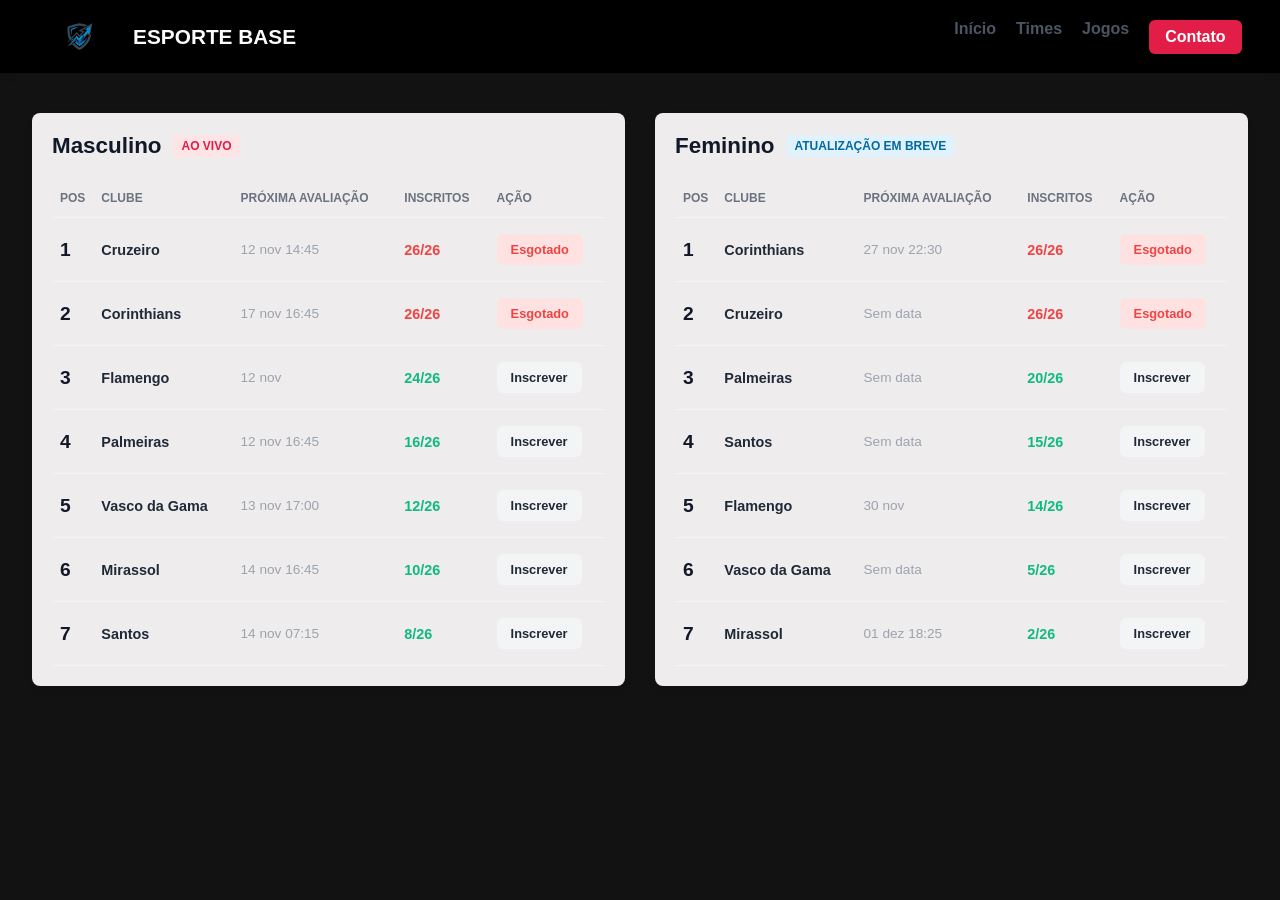
==== index.html @ 15e337ff "Add files via upload" ====
<!DOCTYPE html>
<html lang="pt-BR">
<head>
    <meta charset="UTF-8">
    <meta name="viewport" content="width=device-width, initial-scale=1.0">
    <title>Esporte Base - Painel de Peneiras</title>
    <link rel="stylesheet" href="style.css">
</head>
<body>

    <header class="navbar">
        <div class="container">
            <a href="#" class="logo-container">
                <img src="download.png" alt="Logo Esporte Base" class="logo-img">
                <span class="logo-texto">Esporte Base</span>
            </a>
            
            <nav class="menu">
                <a href="#inicio" class="menu-link">Início</a>
                <a href="#time" class="menu-link">Times</a>
                <a href="#jogos" class="menu-link">Jogos</a>
                <a href="#contato" class="menu-link botao-contato">Contato</a>
            </nav>
        </div>
    </header>

    <main class="container-painel-tabelas">
        <section class="coluna-tabela">
            <div class="cabecalho-tabela">
                <h2>Masculino</h2>
                <span class="badge status-vivo">Ao vivo</span>
            </div>
            
            <div class="tabela-responsiva">
                <table>
                    <thead>
                        <tr>
                            <th>Pos</th>
                            <th>Clube</th>
                            <th>Próxima Avaliação</th>
                            <th>Inscritos</th>
                            <th>Ação</th>
                        </tr>
                    </thead>
                    <tbody id="lista-masculino"></tbody>
                </table>
            </div>
        </section>

        <section class="coluna-tabela">
            <div class="cabecalho-tabela">
                <h2>Feminino</h2>
                <span class="badge status-breve">Atualização em breve</span>
            </div>
            
            <div class="tabela-responsiva">
                <table>
                    <thead>
                        <tr>
                            <th>Pos</th>
                            <th>Clube</th>
                            <th>Próxima Avaliação</th>
                            <th>Inscritos</th>
                            <th>Ação</th>
                        </tr>
                    </thead>
                    <tbody id="lista-feminino"></tbody>
                </table>
            </div>
        </section>
    </main>

    <div id="modalPosicao" class="modal" style="display: none;">
        <div class="modal-conteudo">
            <h3>Finalizar Inscrição</h3>
            <p id="modal-texto-clube">Clube selecionado</p>
            
            <div class="campo-grupo">
                <label for="posicao-jogo">Selecione sua Posição</label>
                <select id="posicao-jogo">
                    <option value="goleiro">Goleiro</option>
                    <option value="zagueiro">Zagueiro</option>
                    <option value="lateral">Lateral</option>
                    <option value="volante">Volante</option>
                    <option value="meio-campo">Meio-Campo</option>
                    <option value="ponta">Ponta</option>
                    <option value="centroavante">Centroavante</option>
                </select>
            </div>
            
            <div class="modal-botoes">
                <button class="btn-cancelar" id="btn-cancelar-modal">Cancelar</button>
                <button class="btn-confirmar" id="btn-confirmar-modal">Confirmar Inscrição</button>
            </div>
        </div>
    </div>

    <!-- Importação do arquivo JavaScript -->
    <script src="script.js"></script>
</body>
</html>
---- style.css ----
* {
    margin: 0;
    padding: 0;
    box-sizing: border-box;
    font-family: 'Segoe UI', Tahoma, Geneva, Verdana, sans-serif;
}

body {
    background-color: #131212;
    color: #333333;
    min-height: 100vh;
}

.container {
    width: 94%;
    max-width: 1400px;
    margin: 0 auto;
}

.navbar {
    background-color: #000000;
    padding: 14px 0;
    position: sticky;
    top: 0;
    z-index: 1000;
    box-shadow: 0 2px 10px rgba(0, 0, 0, 0.05);
}

.navbar .container {
    display: flex;
    justify-content: space-between;
    align-items: center;
}

.logo-container {
    display: flex;
    align-items: center;
    text-decoration: none;
    gap: 12px;
}

.logo-img {
    height: 45px;
    width: auto;
}

.logo-texto {
    color: #fbfbfc;
    font-size: 1.3rem;
    font-weight: 800;
    text-transform: uppercase;
}

.menu {
    display: flex;
    gap: 20px;
}

.menu-link {
    color: #4b5563;
    text-decoration: none;
    font-weight: 600;
}

.botao-contato {
    background-color: #e11d48;
    color: #ffffff;
    padding: 8px 16px;
    border-radius: 6px;
}

.container-painel-tabelas {
    display: grid;
    grid-template-columns: 1fr 1fr;
    gap: 30px;
    width: 95%;
    max-width: 1400px;
    margin: 40px auto;
}

.coluna-tabela {
    background: #eeecec;
    border-radius: 8px;
    padding: 20px;
    box-shadow: 0 4px 12px rgba(0, 0, 0, 0.03);
}

.cabecalho-tabela {
    display: flex;
    align-items: center;
    gap: 12px;
    margin-bottom: 20px;
}

.cabecalho-tabela h2 {
    font-size: 1.4rem;
    font-weight: 700;
    color: #111827;
}

.badge {
    font-size: 0.75rem;
    font-weight: 700;
    padding: 4px 8px;
    border-radius: 4px;
    text-transform: uppercase;
}

.status-vivo {
    background-color: #ffe4e6;
    color: #e11d48;
}

.status-breve {
    background-color: #e0f2fe;
    color: #0369a1;
}

.tabela-responsiva {
    overflow-x: auto;
}

table {
    width: 100%;
    border-collapse: collapse;
    text-align: left;
}

th {
    color: #6b7280;
    font-size: 0.75rem;
    font-weight: 600;
    text-transform: uppercase;
    padding: 12px 8px;
    border-bottom: 1px solid #f3f4f6;
}

td {
    padding: 16px 8px;
    border-bottom: 1px solid #f3f4f6;
    font-size: 0.9rem;
    vertical-align: middle;
}

.col-pos {
    font-size: 1.2rem;
    font-weight: 700;
    color: #111827;
    width: 40px;
}

.col-clube strong {
    color: #1f2937;
    font-weight: 600;
}

.col-data {
    color: #9ca3af;
    font-size: 0.85rem;
}

.col-vagas {
    font-weight: 700;
}

.texto-vago {
    color: #10b981;
}

.texto-cheio {
    color: #ef4444;
}

.btn-tabela {
    border: none;
    padding: 8px 14px;
    font-size: 0.8rem;
    font-weight: 700;
    border-radius: 6px;
    cursor: pointer;
    transition: all 0.2s ease;
}

.btn-tabela.liberado {
    background-color: #f3f4f6;
    color: #1f2937;
}

.btn-tabela.liberado:hover {
    background-color: #e5e7eb;
}

.btn-tabela.bloqueado {
    background-color: #fee2e2;
    color: #ef4444;
    cursor: not-allowed;
}

.modal {
    position: fixed;
    top: 0;
    left: 0;
    width: 100vw;
    height: 100vh;
    background-color: rgba(0, 0, 0, 0.4);
    display: flex;
    justify-content: center;
    align-items: center;
    z-index: 2000;
}

.modal-conteudo {
    background-color: #ffffff;
    padding: 30px;
    border-radius: 12px;
    width: 90%;
    max-width: 400px;
    box-shadow: 0 10px 25px rgba(0, 0, 0, 0.1);
}

.modal-conteudo h3 {
    margin-bottom: 8px;
    color: #111827;
}

.modal-conteudo p {
    color: #6b7280;
    font-size: 0.9rem;
    margin-bottom: 20px;
}

.campo-grupo {
    margin-bottom: 20px;
}

.campo-grupo label {
    display: block;
    font-size: 0.8rem;
    font-weight: 700;
    margin-bottom: 6px;
    color: #4b5563;
}

.campo-grupo select {
    width: 100%;
    padding: 10px;
    border: 1px solid #d1d5db;
    border-radius: 6px;
}

.modal-botoes {
    display: flex;
    justify-content: flex-end;
    gap: 12px;
}

.btn-cancelar {
    background: none;
    border: 1px solid #d1d5db;
    padding: 10px 16px;
    border-radius: 6px;
    cursor: pointer;
}

.btn-confirmar {
    background-color: #e11d48;
    color: rgb(15, 15, 15);
    border: none;
    padding: 10px 16px;
    border-radius: 6px;
    cursor: pointer;
    font-weight: 600;
}

@media (max-width: 1024px) {
    .container-painel-tabelas {
        grid-template-columns: 1fr;
        gap: 20px;
    }
}
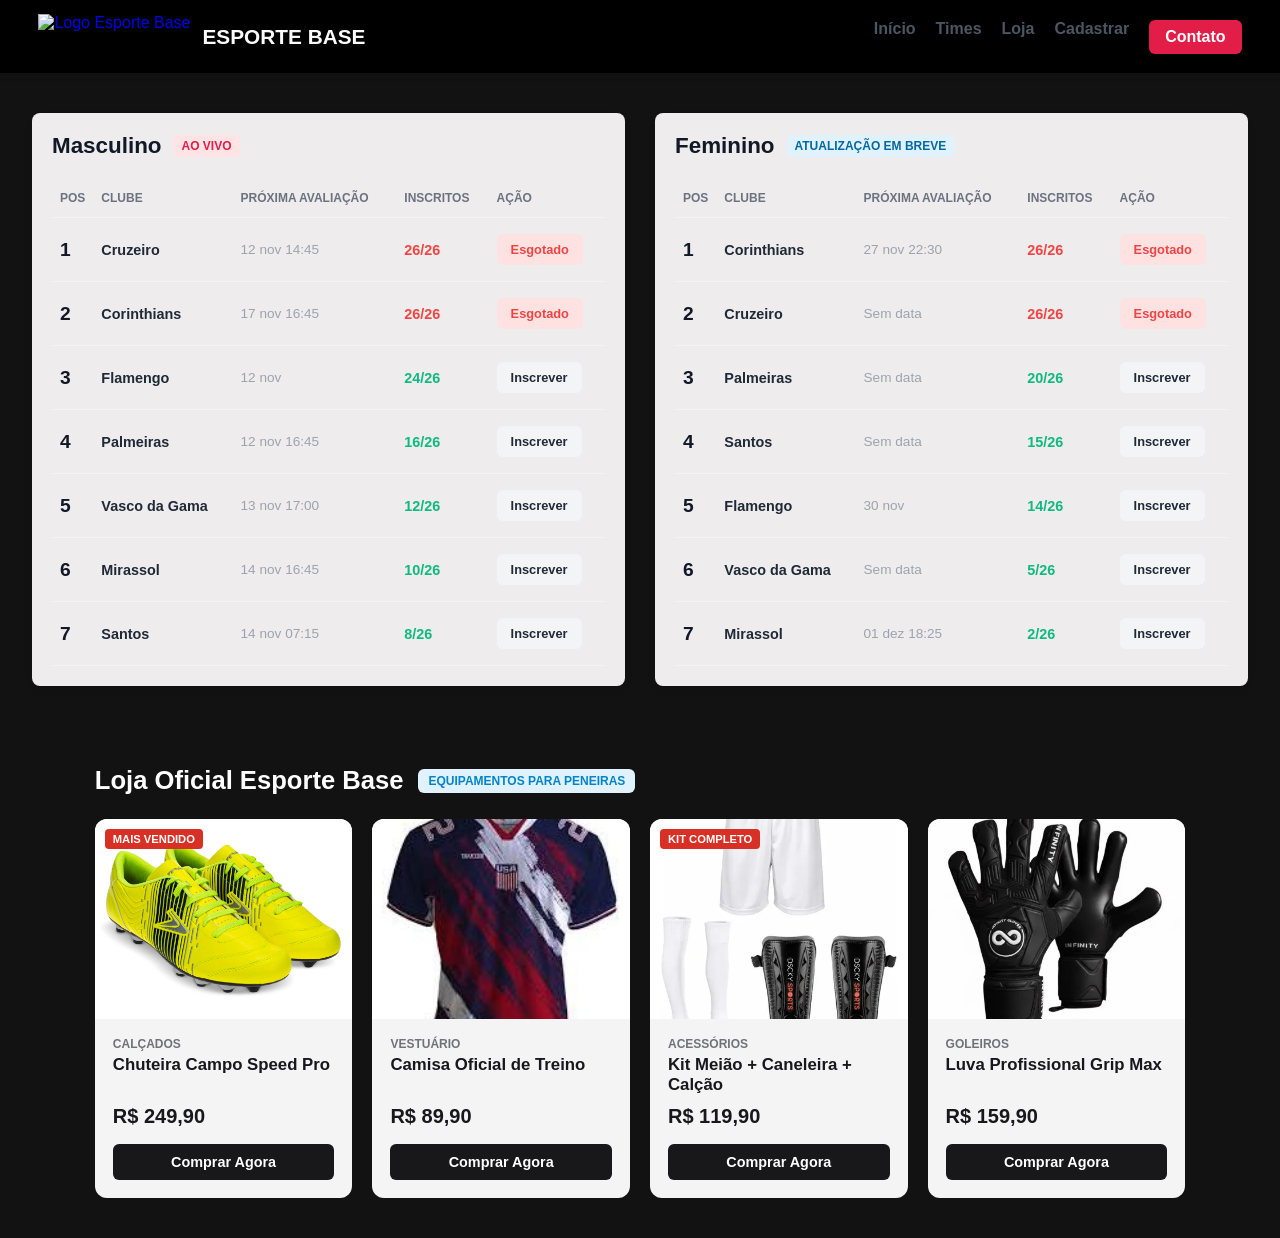
==== commit 84edbbf4: "Add files via upload" ====
--- a/index.html
+++ b/index.html
@@ -1,4 +1,4 @@
-<!DOCTYPE html>
+  <!DOCTYPE html>
 <html lang="pt-BR">
 <head>
     <meta charset="UTF-8">
@@ -11,20 +11,21 @@
     <header class="navbar">
         <div class="container">
             <a href="#" class="logo-container">
-                <img src="download.png" alt="Logo Esporte Base" class="logo-img">
+                <img src="0d127c63-ec48-4680-995f-450033f6f13c.png" alt="Logo Esporte Base" class="logo-img">
                 <span class="logo-texto">Esporte Base</span>
             </a>
             
             <nav class="menu">
                 <a href="#inicio" class="menu-link">Início</a>
                 <a href="#time" class="menu-link">Times</a>
-                <a href="#jogos" class="menu-link">Jogos</a>
+                <a href="#loja" class="menu-link">Loja</a>
+                <a href="cadastro.html" id="link-cadastro" class="menu-link">Cadastrar</a>
                 <a href="#contato" class="menu-link botao-contato">Contato</a>
             </nav>
         </div>
     </header>
 
-    <main class="container-painel-tabelas">
+    <main id="inicio" class="container-painel-tabelas">
         <section class="coluna-tabela">
             <div class="cabecalho-tabela">
                 <h2>Masculino</h2>
@@ -42,7 +43,57 @@
                             <th>Ação</th>
                         </tr>
                     </thead>
-                    <tbody id="lista-masculino"></tbody>
+                    <tbody id="lista-masculino">
+                        <tr>
+                            <td class="col-pos">1</td>
+                            <td class="col-clube"><strong>Cruzeiro</strong></td>
+                            <td class="col-data">12 nov 14:45</td>
+                            <td class="col-vagas texto-cheio">26/26</td>
+                            <td><button class="btn-tabela bloqueado" disabled>Esgotado</button></td>
+                        </tr>
+                        <tr>
+                            <td class="col-pos">2</td>
+                            <td class="col-clube"><strong>Corinthians</strong></td>
+                            <td class="col-data">17 nov 16:45</td>
+                            <td class="col-vagas texto-cheio">26/26</td>
+                            <td><button class="btn-tabela bloqueado" disabled>Esgotado</button></td>
+                        </tr>
+                        <tr>
+                            <td class="col-pos">3</td>
+                            <td class="col-clube"><strong>Flamengo</strong></td>
+                            <td class="col-data">12 nov</td>
+                            <td class="col-vagas texto-vago">24/26</td>
+                            <td><button class="btn-tabela liberado btn-inscrever" data-clube="Flamengo" data-data="12 nov">Inscrever</button></td>
+                        </tr>
+                        <tr>
+                            <td class="col-pos">4</td>
+                            <td class="col-clube"><strong>Palmeiras</strong></td>
+                            <td class="col-data">12 nov 16:45</td>
+                            <td class="col-vagas texto-vago">16/26</td>
+                            <td><button class="btn-tabela liberado btn-inscrever" data-clube="Palmeiras" data-data="12 nov 16:45">Inscrever</button></td>
+                        </tr>
+                        <tr>
+                            <td class="col-pos">5</td>
+                            <td class="col-clube"><strong>Vasco da Gama</strong></td>
+                            <td class="col-data">13 nov 17:00</td>
+                            <td class="col-vagas texto-vago">12/26</td>
+                            <td><button class="btn-tabela liberado btn-inscrever" data-clube="Vasco da Gama" data-data="13 nov 17:00">Inscrever</button></td>
+                        </tr>
+                        <tr>
+                            <td class="col-pos">6</td>
+                            <td class="col-clube"><strong>Mirassol</strong></td>
+                            <td class="col-data">14 nov 16:45</td>
+                            <td class="col-vagas texto-vago">10/26</td>
+                            <td><button class="btn-tabela liberado btn-inscrever" data-clube="Mirassol" data-data="14 nov 16:45">Inscrever</button></td>
+                        </tr>
+                        <tr>
+                            <td class="col-pos">7</td>
+                            <td class="col-clube"><strong>Santos</strong></td>
+                            <td class="col-data">14 nov 07:15</td>
+                            <td class="col-vagas texto-vago">8/26</td>
+                            <td><button class="btn-tabela liberado btn-inscrever" data-clube="Santos" data-data="14 nov 07:15">Inscrever</button></td>
+                        </tr>
+                    </tbody>
                 </table>
             </div>
         </section>
@@ -64,12 +115,77 @@
                             <th>Ação</th>
                         </tr>
                     </thead>
-                    <tbody id="lista-feminino"></tbody>
+                    <tbody id="lista-feminino">
+                        <tr>
+                            <td class="col-pos">1</td>
+                            <td class="col-clube"><strong>Corinthians</strong></td>
+                            <td class="col-data">27 nov 22:30</td>
+                            <td class="col-vagas texto-cheio">26/26</td>
+                            <td><button class="btn-tabela bloqueado" disabled>Esgotado</button></td>
+                        </tr>
+                        <tr>
+                            <td class="col-pos">2</td>
+                            <td class="col-clube"><strong>Cruzeiro</strong></td>
+                            <td class="col-data">Sem data</td>
+                            <td class="col-vagas texto-cheio">26/26</td>
+                            <td><button class="btn-tabela bloqueado" disabled>Esgotado</button></td>
+                        </tr>
+                        <tr>
+                            <td class="col-pos">3</td>
+                            <td class="col-clube"><strong>Palmeiras</strong></td>
+                            <td class="col-data">Sem data</td>
+                            <td class="col-vagas texto-vago">20/26</td>
+                            <td><button class="btn-tabela liberado btn-inscrever" data-clube="Palmeiras" data-data="Sem data">Inscrever</button></td>
+                        </tr>
+                        <tr>
+                            <td class="col-pos">4</td>
+                            <td class="col-clube"><strong>Santos</strong></td>
+                            <td class="col-data">Sem data</td>
+                            <td class="col-vagas texto-vago">15/26</td>
+                            <td><button class="btn-tabela liberado btn-inscrever" data-clube="Santos" data-data="Sem data">Inscrever</button></td>
+                        </tr>
+                        <tr>
+                            <td class="col-pos">5</td>
+                            <td class="col-clube"><strong>Flamengo</strong></td>
+                            <td class="col-data">30 nov</td>
+                            <td class="col-vagas texto-vago">14/26</td>
+                            <td><button class="btn-tabela liberado btn-inscrever" data-clube="Flamengo" data-data="30 nov">Inscrever</button></td>
+                        </tr>
+                        <tr>
+                            <td class="col-pos">6</td>
+                            <td class="col-clube"><strong>Vasco da Gama</strong></td>
+                            <td class="col-data">Sem data</td>
+                            <td class="col-vagas texto-vago">5/26</td>
+                            <td><button class="btn-tabela liberado btn-inscrever" data-clube="Vasco da Gama" data-data="Sem data">Inscrever</button></td>
+                        </tr>
+                        <tr>
+                            <td class="col-pos">7</td>
+                            <td class="col-clube"><strong>Mirassol</strong></td>
+                            <td class="col-data">01 dez 18:25</td>
+                            <td class="col-vagas texto-vago">2/26</td>
+                            <td><button class="btn-tabela liberado btn-inscrever" data-clube="Mirassol" data-data="01 dez 18:25">Inscrever</button></td>
+                        </tr>
+                    </tbody>
                 </table>
             </div>
         </section>
     </main>
 
+    <div id="modalPosicao" class="modal" style="display: none;">
+        <div class="modal-conteudo">
+            <h3>Finalizar Inscrição</h3>
+            <p id="modal-texto-clube">Clube selecionado</p>
+            
+            <div class="campo-grupo">
+                <label for="posicao-jogo">Selecione sua Posição</label>
+                <select id="posicao-jogo">
+                    <option value="goleiro">Goleiro</option>
+                    <option value="zagueiro">Zagueiro</option>
+                    <option value="lateral">Lateral</option>
+                    <option value="volante">Volante</option>
+                    <option value="meio-campo">Meio-Campo</option>
+                    <option value="ponta">Ponta</option>
+ 
     <div id="modalPosicao" class="modal" style="display: none;">
         <div class="modal-conteudo">
             <h3>Finalizar Inscrição</h3>
@@ -87,7 +203,7 @@
                     <option value="centroavante">Centroavante</option>
                 </select>
             </div>
-            
+
             <div class="modal-botoes">
                 <button class="btn-cancelar" id="btn-cancelar-modal">Cancelar</button>
                 <button class="btn-confirmar" id="btn-confirmar-modal">Confirmar Inscrição</button>
@@ -95,7 +211,105 @@
         </div>
     </div>
 
-    <!-- Importação do arquivo JavaScript -->
-    <script src="script.js"></script>
+    <section id="loja" class="secao-loja">
+        <div class="container">
+            <div class="cabecalho-secao">
+                <h2>Loja Oficial Esporte Base</h2>
+                <span class="badge status-loja">Equipamentos para Peneiras</span>
+            </div>
+
+            <div class="grade-produtos">
+                <div class="card-produto">
+                    <div class="produto-img">
+                        <img src="unnamed (2).png" alt="Chuteira Campo Pro">
+                        <span class="tag-destaque">Mais Vendido</span>
+                    </div>
+                    <div class="produto-info">
+                        <span class="categoria-produto">Calçados</span>
+                        <h3>Chuteira Campo Speed Pro</h3>
+                        <p class="preco">R$ 249,90</p>
+                        <button class="btn-comprar" data-produto="Chuteira Campo Speed Pro">Comprar Agora</button>
+                    </div>
+                </div>
+
+                <div class="card-produto">
+                    <div class="produto-img">
+                        <img src="download.jpg" alt="Camisa Treino Esporte Base">
+                    </div>
+                    <div class="produto-info">
+                        <span class="categoria-produto">Vestuário</span>
+                        <h3>Camisa Oficial de Treino</h3>
+                        <p class="preco">R$ 89,90</p>
+                        <button class="btn-comprar" data-produto="Camisa Oficial de Treino">Comprar Agora</button>
+                    </div>
+                </div>
+
+                <div class="card-produto">
+                    <div class="produto-img">
+                        <img src="unnamed (1).png" alt="Kit Completo Peneira">
+                        <span class="tag-destaque">Kit Completo</span>
+                    </div>
+                    <div class="produto-info">
+                        <span class="categoria-produto">Acessórios</span>
+                        <h3>Kit Meião + Caneleira + Calção</h3>
+                        <p class="preco">R$ 119,90</p>
+                        <button class="btn-comprar" data-produto="Kit Meião + Caneleira + Calção">Comprar Agora</button>
+                    </div>
+                </div>
+
+                <div class="card-produto">
+                    <div class="produto-img">
+                        <img src="unnamed.png" alt="Luva de Goleiro">
+                    </div>
+                    <div class="produto-info">
+                        <span class="categoria-produto">Goleiros</span>
+                        <h3>Luva Profissional Grip Max</h3>
+                        <p class="preco">R$ 159,90</p>
+                        <button class="btn-comprar" data-produto="Luva Profissional Grip Max">Comprar Agora</button>
+                    </div>
+                </div>
+            </div>
+        </div>
+    </section>
+
+    <div id="modalCompra" class="modal" style="display: none;">
+        <div class="modal-conteudo">
+            <h3>Finalizar Pedido</h3>
+            <p id="compra-nome-produto" style="font-weight: bold; color: #111827; margin-bottom: 4px;">Produto</p>
+            <p id="compra-preco-produto" style="color: #e11d48; font-weight: 800; font-size: 1.1rem; margin-bottom: 16px;">R$ 0,00</p>
+
+            <div class="campo-grupo">
+                <label for="compra-tamanho">Selecione o Tamanho</label>
+                <select id="compra-tamanho">
+                    <option value="P">P</option>
+                    <option value="M">M</option>
+                    <option value="G">G</option>
+                    <option value="GG">GG</option>
+                    <option value="38">38</option>
+                    <option value="39">39</option>
+                    <option value="40">40</option>
+                    <option value="41">41</option>
+                    <option value="42">42</option>
+                    <option value="43">43</option>
+                </select>
+            </div>
+
+            <div class="campo-grupo">
+                <label for="compra-pagamento">Forma de Pagamento</label>
+                <select id="compra-pagamento">
+                    <option value="PIX (5% de desconto)">PIX</option>
+                    <option value="Cartão de Crédito (até 3x)">Cartão de Crédito</option>
+                    <option value="Combinar no WhatsApp">Combinar no WhatsApp</option>
+                </select>
+            </div>
+
+            <div class="modal-botoes">
+                <button class="btn-cancelar" id="btn-cancelar-compra">Cancelar</button>
+                    <footer>
+        Esporte Base © 2026 — Documento de Garantia de Qualidade (QA)
+    </footer>
+</div>
+<script src="script.js"></script>
 </body>
 </html>
+         
--- a/style.css
+++ b/style.css
@@ -278,3 +278,330 @@
         gap: 20px;
     }
 }
+/* =========================================
+   SEÇÃO DE JOGOS AO VIVO
+   ========================================= */
+.secao-jogos-vivo {
+  padding: 40px 20px;
+  max-width: 1200px;
+  margin: 0 auto;
+  color: #ffffff;
+}
+
+.cabecalho-secao {
+  display: flex;
+  align-items: center;
+  gap: 15px;
+  margin-bottom: 24px;
+}
+
+.cabecalho-secao h2 {
+  font-size: 1.6rem;
+  font-weight: 700;
+  color: #ffffff;
+  margin: 0;
+}
+
+/* Badge vermelho igual ao "AO VIVO" da tabela */
+.secao-jogos-vivo .status-vivo {
+  background-color: #ffe5e5;
+  color: #d93025;
+  font-size: 0.75rem;
+  font-weight: 700;
+  padding: 5px 10px;
+  border-radius: 6px;
+  text-transform: uppercase;
+  animation: piscar 1.5s infinite;
+}
+
+@keyframes piscar {
+  0%, 100% { opacity: 1; }
+  50% { opacity: 0.6; }
+}
+/* =========================================
+   SEÇÃO DA LOJA DE PRODUTOS
+   ========================================= */
+.secao-loja {
+  padding: 40px 20px;
+  max-width: 1200px;
+  margin: 0 auto;
+  color: #ffffff;
+}
+
+.secao-loja .cabecalho-secao {
+  display: flex;
+  align-items: center;
+  gap: 15px;
+  margin-bottom: 24px;
+}
+
+.secao-loja h2 {
+  font-size: 1.6rem;
+  font-weight: 700;
+  margin: 0;
+}
+
+.status-loja {
+  background-color: #e0f2fe;
+  color: #0284c7;
+  font-size: 0.75rem;
+  font-weight: 700;
+  padding: 5px 10px;
+  border-radius: 6px;
+  text-transform: uppercase;
+}
+
+/* Grade de Produtos Responsiva */
+.grade-produtos {
+  display: grid;
+  grid-template-columns: repeat(auto-fit, minmax(250px, 1fr));
+  gap: 20px;
+}
+
+/* Card do Produto (Estilo claro igual às tabelas) */
+.card-produto {
+  background-color: #f4f4f5;
+  color: #18181b;
+  border-radius: 12px;
+  overflow: hidden;
+  display: flex;
+  flex-direction: column;
+  transition: transform 0.2s ease, box-shadow 0.2s ease;
+}
+
+.card-produto:hover {
+  transform: translateY(-4px);
+  box-shadow: 0 8px 20px rgba(0, 0, 0, 0.4);
+}
+
+.produto-img {
+  position: relative;
+  width: 100%;
+  height: 200px;
+  background-color: #e4e4e7;
+}
+
+.produto-img img {
+  width: 100%;
+  height: 100%;
+  object-fit: cover;
+  display: block;
+}
+
+.tag-destaque {
+  position: absolute;
+  top: 10px;
+  left: 10px;
+  background-color: #d93025;
+  color: #ffffff;
+  font-size: 0.7rem;
+  font-weight: 700;
+  padding: 4px 8px;
+  border-radius: 4px;
+  text-transform: uppercase;
+}
+
+.produto-info {
+  padding: 18px;
+  display: flex;
+  flex-direction: column;
+  flex-grow: 1;
+}
+
+.categoria-produto {
+  font-size: 0.75rem;
+  color: #71717a;
+  text-transform: uppercase;
+  font-weight: 600;
+  margin-bottom: 4px;
+}
+
+.produto-info h3 {
+  font-size: 1.05rem;
+  margin: 0 0 10px 0;
+  color: #18181b;
+}
+
+.produto-info .preco {
+  font-size: 1.25rem;
+  font-weight: 800;
+  color: #18181b;
+  margin: 0 0 16px 0;
+  margin-top: auto;
+}
+
+.btn-comprar {
+  width: 100%;
+  padding: 10px;
+  background-color: #18181b;
+  color: #ffffff;
+  border: none;
+  border-radius: 6px;
+  font-weight: 600;
+  font-size: 0.9rem;
+  cursor: pointer;
+  transition: background-color 0.2s;
+}
+
+.btn-comprar:hover {
+  background-color: #d93025;
+}
+/* =========================================
+   SEÇÃO DE TIMES PARCEIROS
+   ========================================= */
+.secao-times {
+  padding: 40px 20px;
+  max-width: 1200px;
+  margin: 0 auto;
+  color: #ffffff;
+}
+
+.grade-times {
+  display: grid;
+  grid-template-columns: repeat(auto-fit, minmax(250px, 1fr));
+  gap: 20px;
+}
+
+.card-time {
+  background-color: #1f1f23;
+  border: 1px solid #2e2e34;
+  padding: 22px;
+  border-radius: 12px;
+  transition: transform 0.2s ease, border-color 0.2s ease;
+}
+
+.card-time:hover {
+  transform: translateY(-3px);
+  border-color: #e11d48;
+}
+
+.card-time h3 {
+  font-size: 1.2rem;
+  color: #ffffff;
+  margin-bottom: 6px;
+}
+
+.cidade-time {
+  font-size: 0.8rem;
+  color: #e11d48;
+  font-weight: 700;
+  text-transform: uppercase;
+  margin-bottom: 12px;
+}
+
+.info-time {
+  font-size: 0.9rem;
+  color: #a1a1aa;
+  line-height: 1.5;
+}
+
+/* =========================================
+   SEÇÃO DE CONTATO E DÚVIDAS
+   ========================================= */
+.secao-contato {
+  padding: 40px 20px 60px;
+  max-width: 1200px;
+  margin: 0 auto;
+}
+
+.box-contato {
+  background-color: #f4f4f5;
+  color: #18181b;
+  border-radius: 12px;
+  padding: 32px;
+  display: grid;
+  grid-template-columns: 1fr 1fr;
+  gap: 30px;
+  align-items: center;
+}
+
+.contato-texto h2 {
+  font-size: 1.5rem;
+  margin-bottom: 12px;
+  color: #111827;
+}
+
+.contato-texto p {
+  font-size: 0.95rem;
+  color: #52525b;
+  margin-bottom: 18px;
+  line-height: 1.5;
+}
+
+.lista-contatos {
+  list-style: none;
+  padding: 0;
+  display: flex;
+  flex-direction: column;
+  gap: 8px;
+  font-size: 0.9rem;
+  color: #27272a;
+}
+
+.form-contato {
+  display: flex;
+  flex-direction: column;
+  gap: 12px;
+}
+
+.form-contato input,
+.form-contato textarea {
+  width: 100%;
+  padding: 12px;
+  border: 1px solid #d4d4d8;
+  border-radius: 6px;
+  font-size: 0.9rem;
+  background-color: #ffffff;
+  color: #18181b;
+  outline: none;
+  font-family: inherit;
+}
+
+.form-contato input:focus,
+.form-contato textarea:focus {
+  border-color: #e11d48;
+}
+
+.btn-enviar-contato {
+  background-color: #e11d48;
+  color: #ffffff;
+  border: none;
+  padding: 12px;
+  border-radius: 6px;
+  font-weight: 700;
+  font-size: 0.95rem;
+  cursor: pointer;
+  transition: background-color 0.2s;
+}
+
+.btn-enviar-contato:hover {
+  background-color: #be123c;
+}
+
+/* =========================================
+   RODAPÉ (FOOTER)
+   ========================================= */
+.rodape {
+  background-color: #000000;
+  color: #a1a1aa;
+  text-align: center;
+  padding: 25px 15px;
+  border-top: 1px solid #27272a;
+  font-size: 0.9rem;
+}
+
+.rodape .copy {
+  font-size: 0.8rem;
+  color: #71717a;
+  margin-top: 6px;
+}
+
+/* =========================================
+   RESPONSIVIDADE PARA CELULAR
+   ========================================= */
+@media (max-width: 768px) {
+  .box-contato {
+    grid-template-columns: 1fr;
+  }
+}
+
